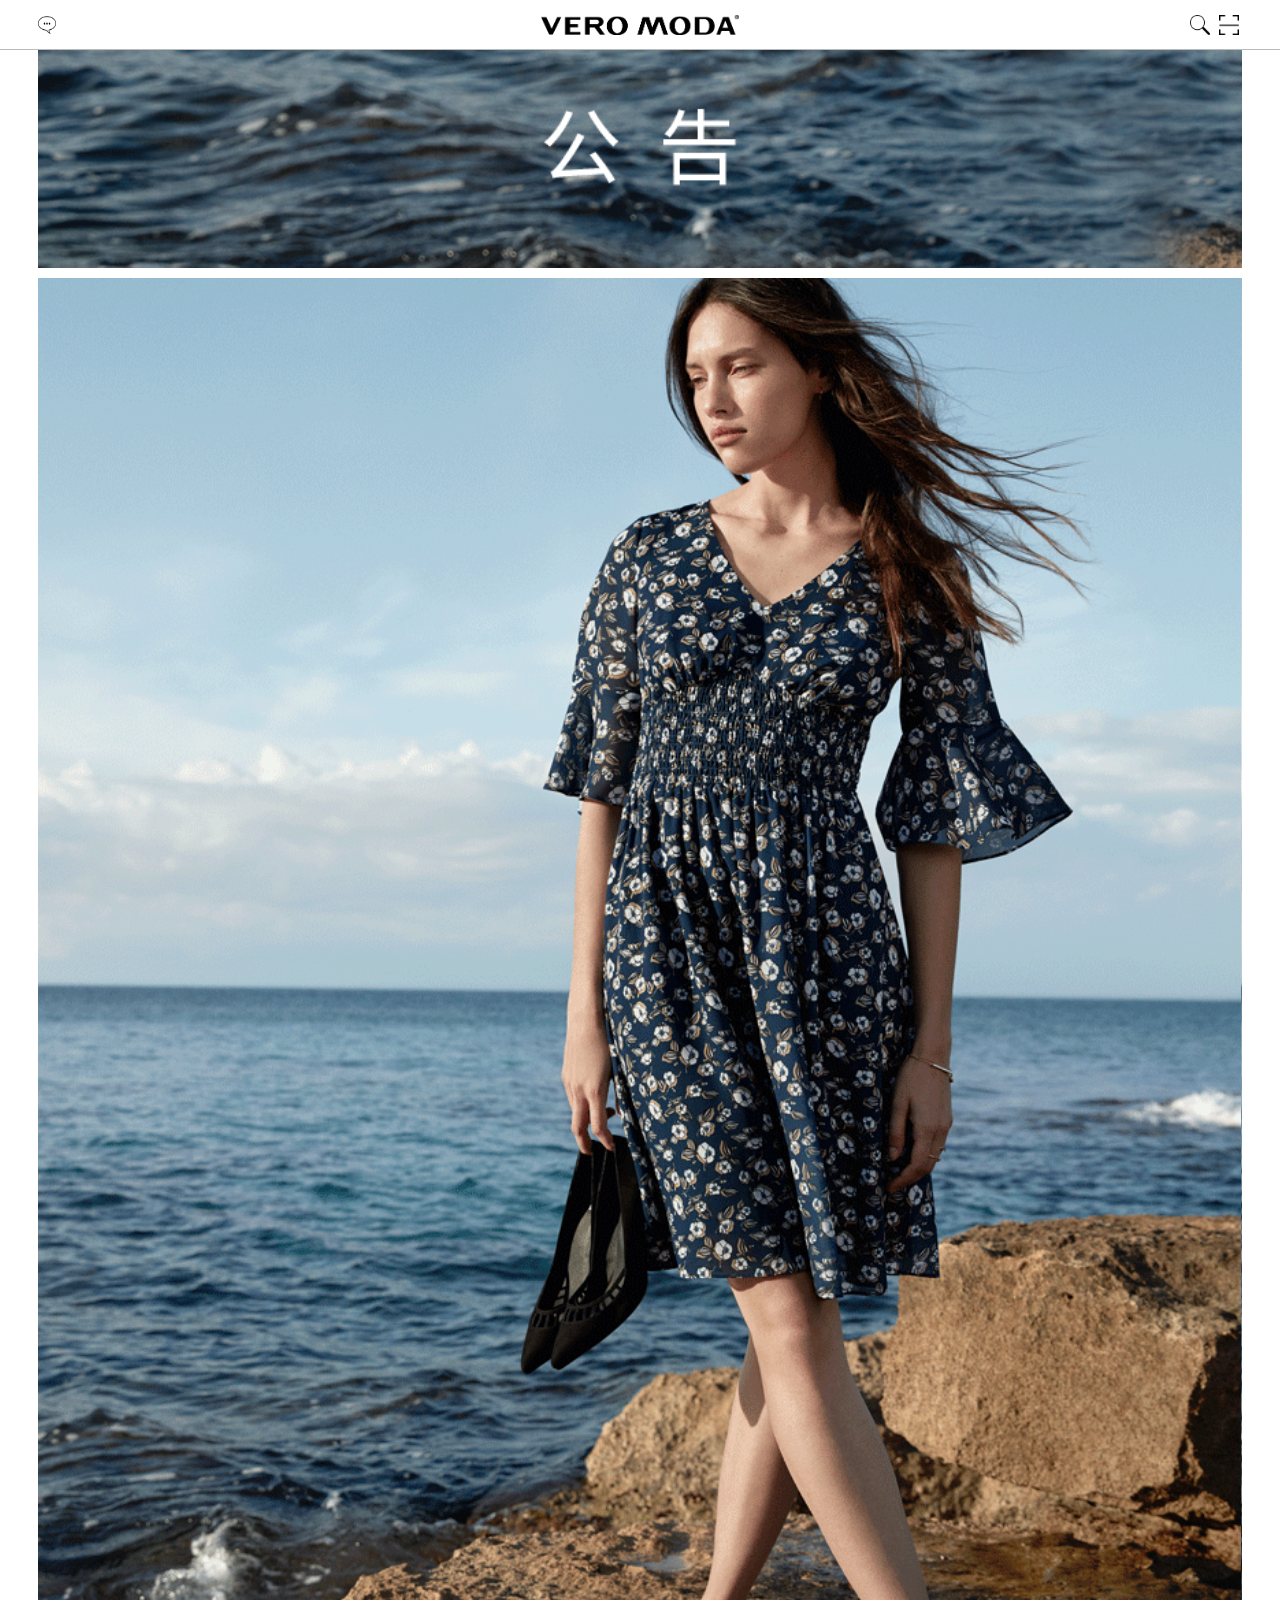
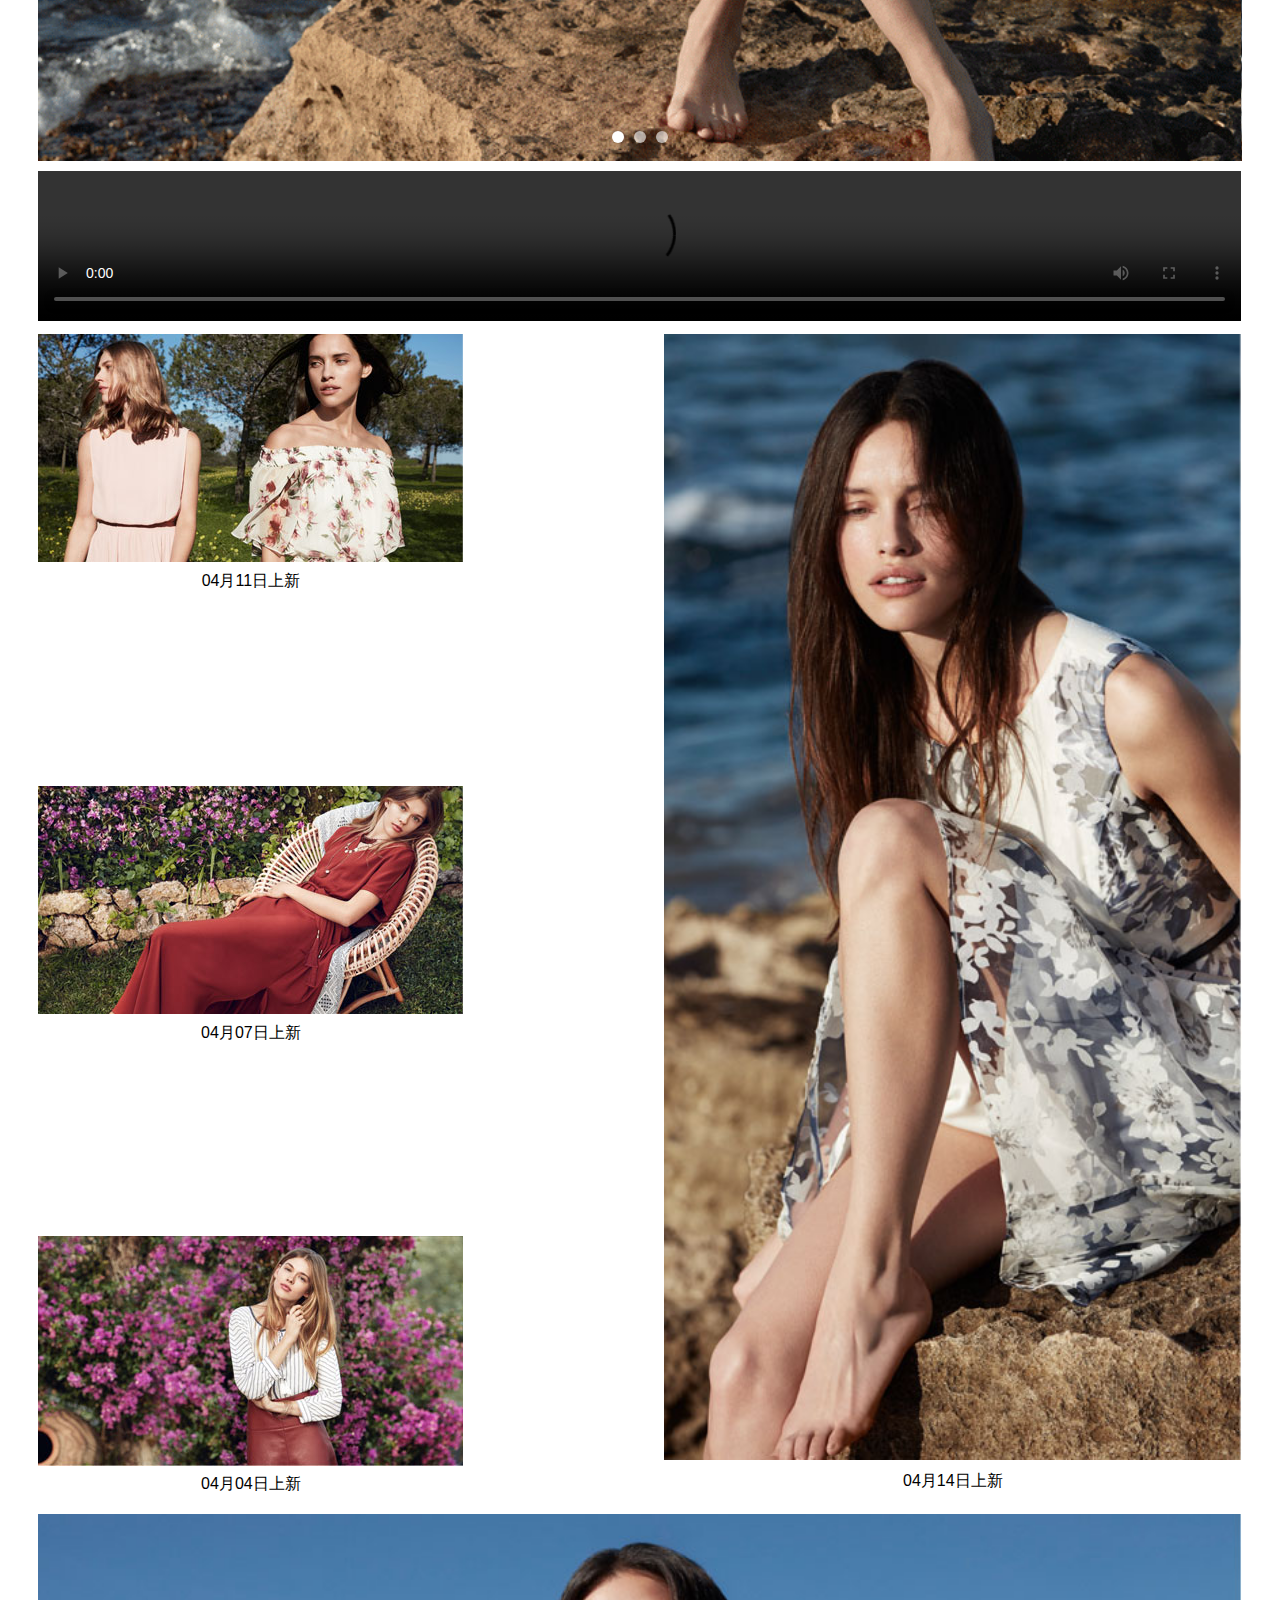
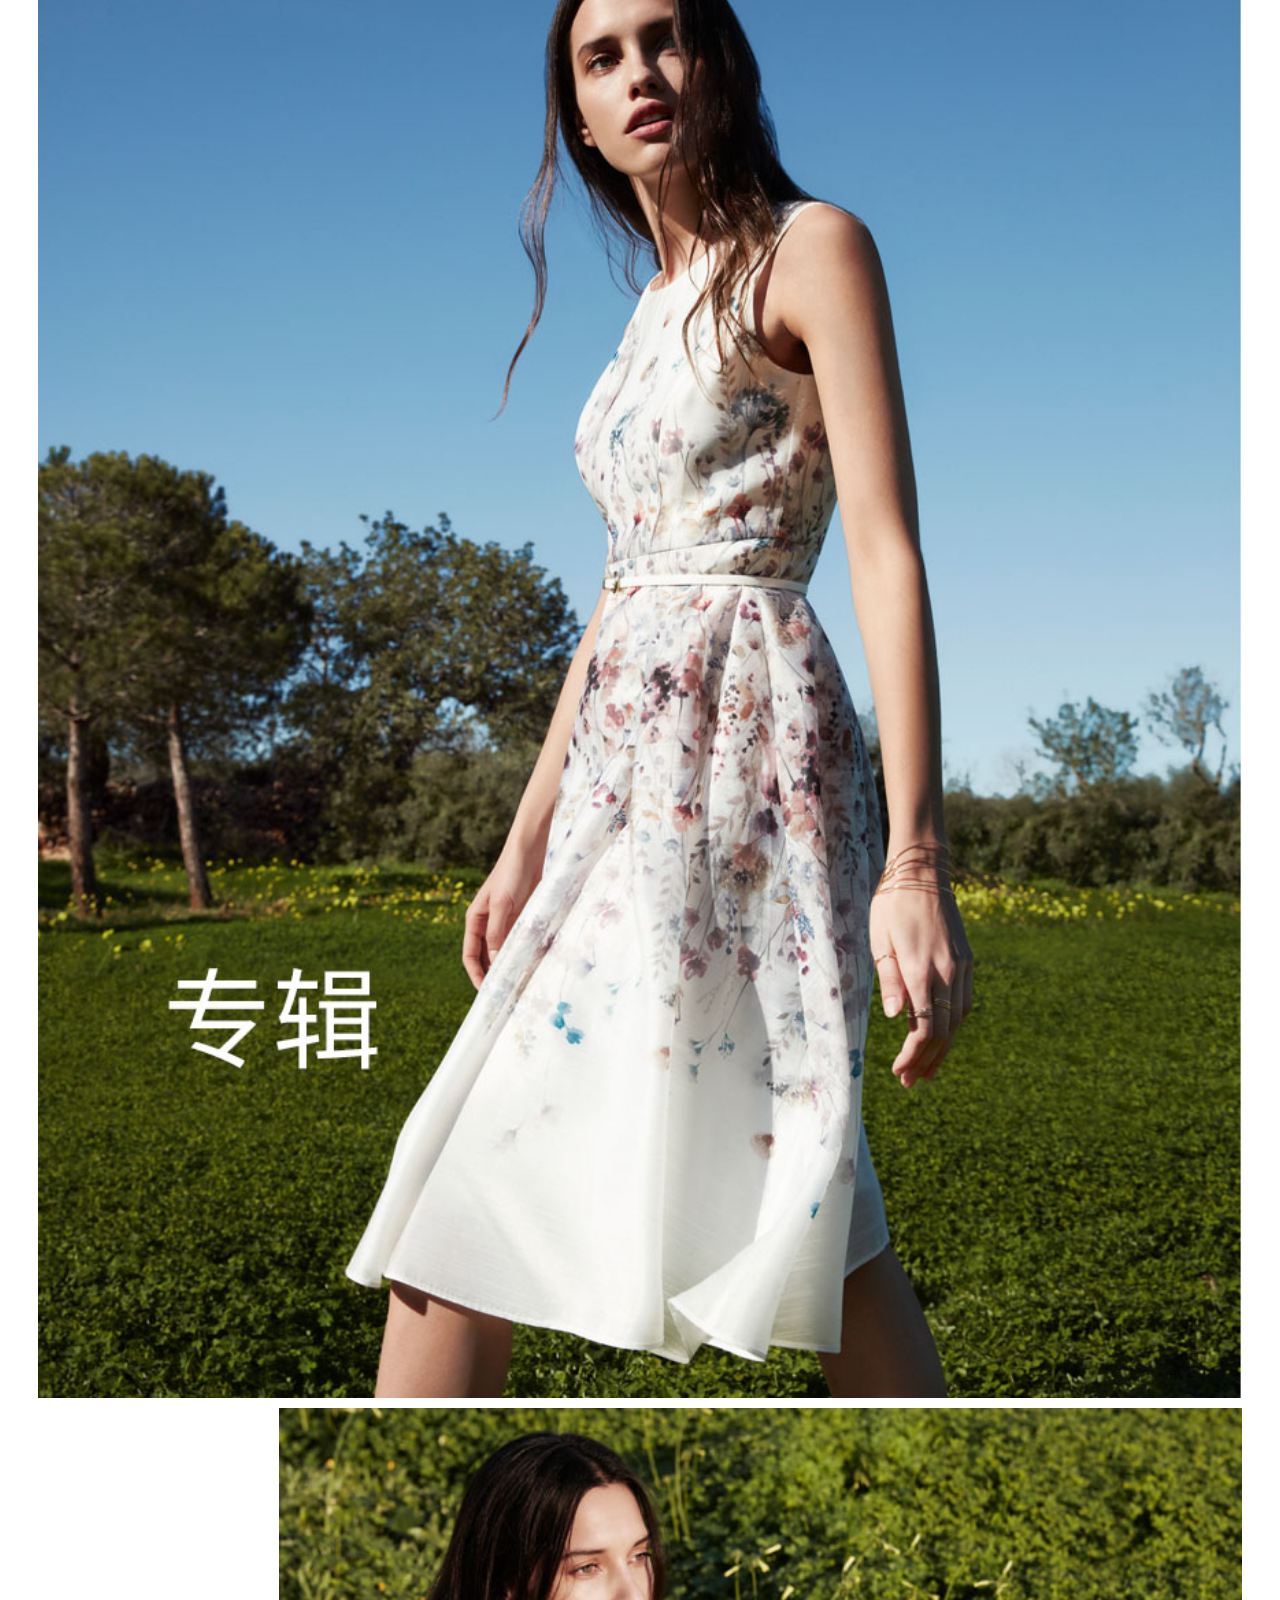
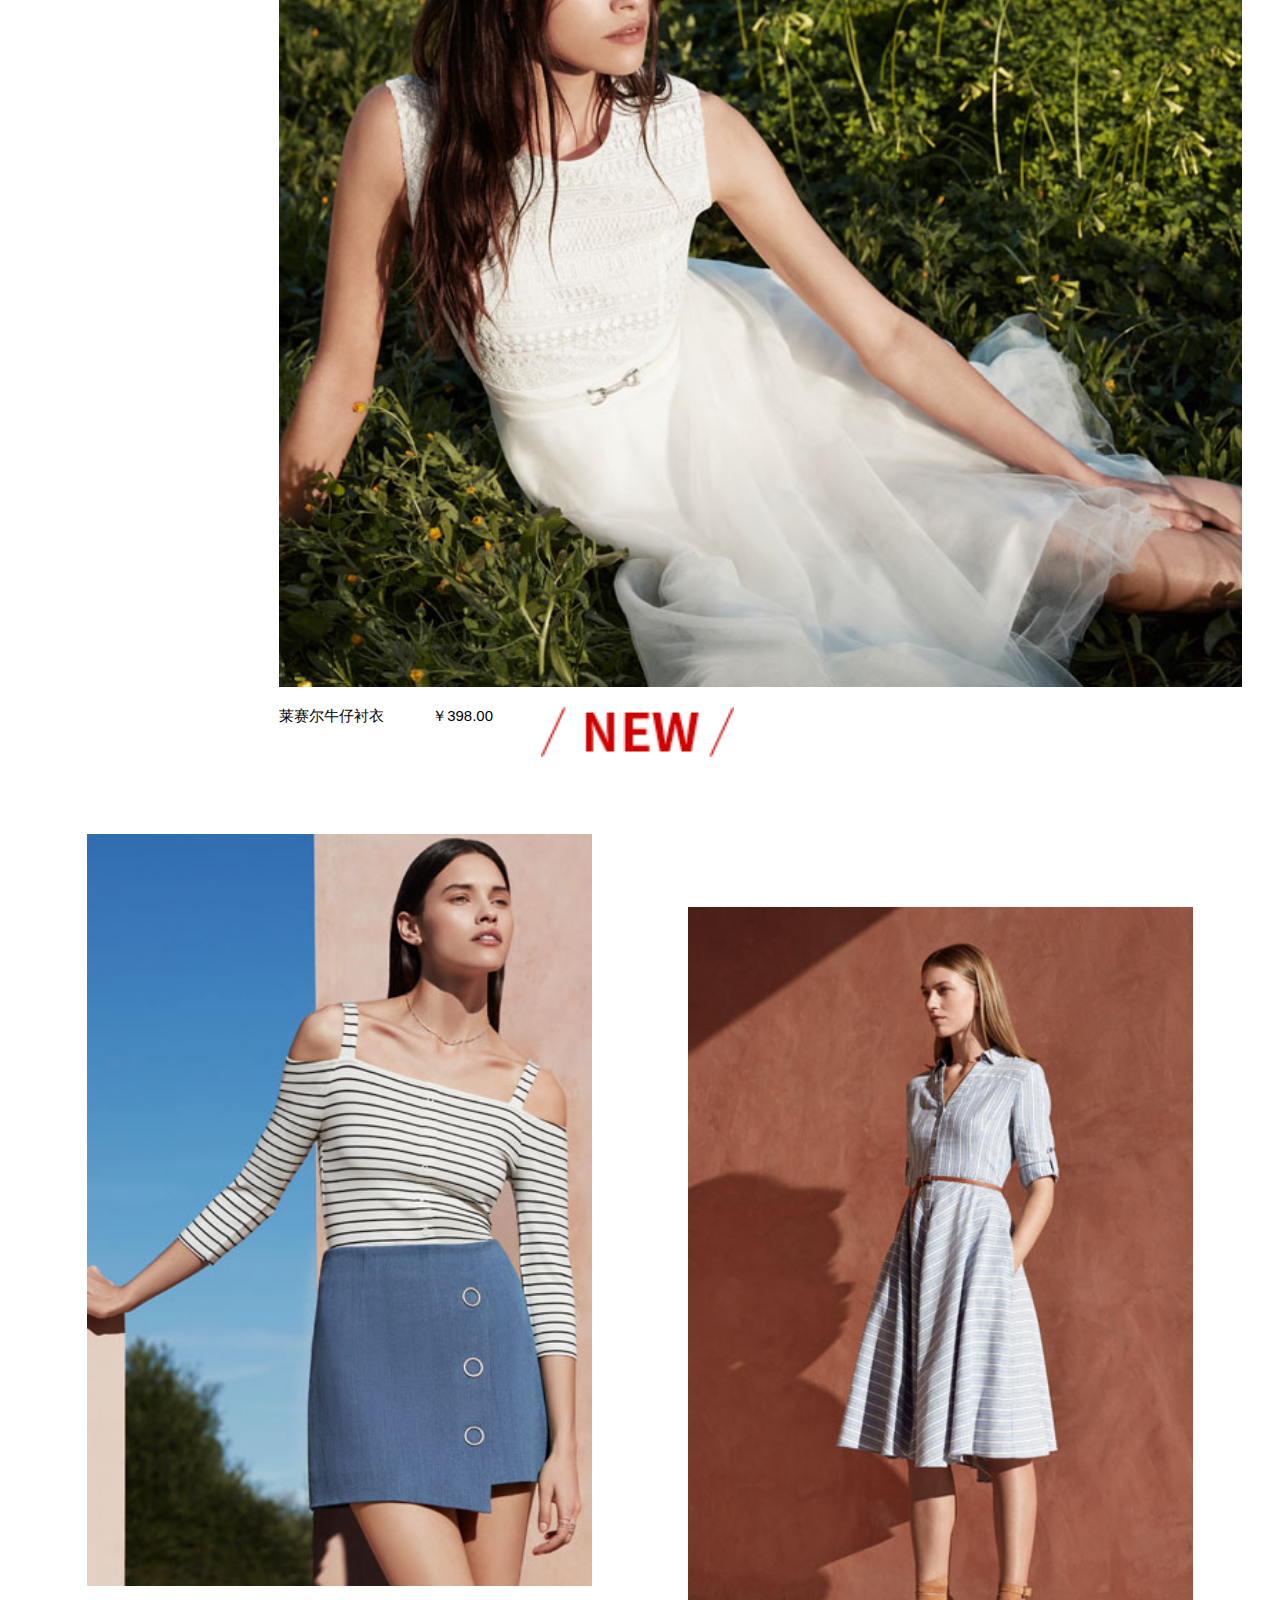
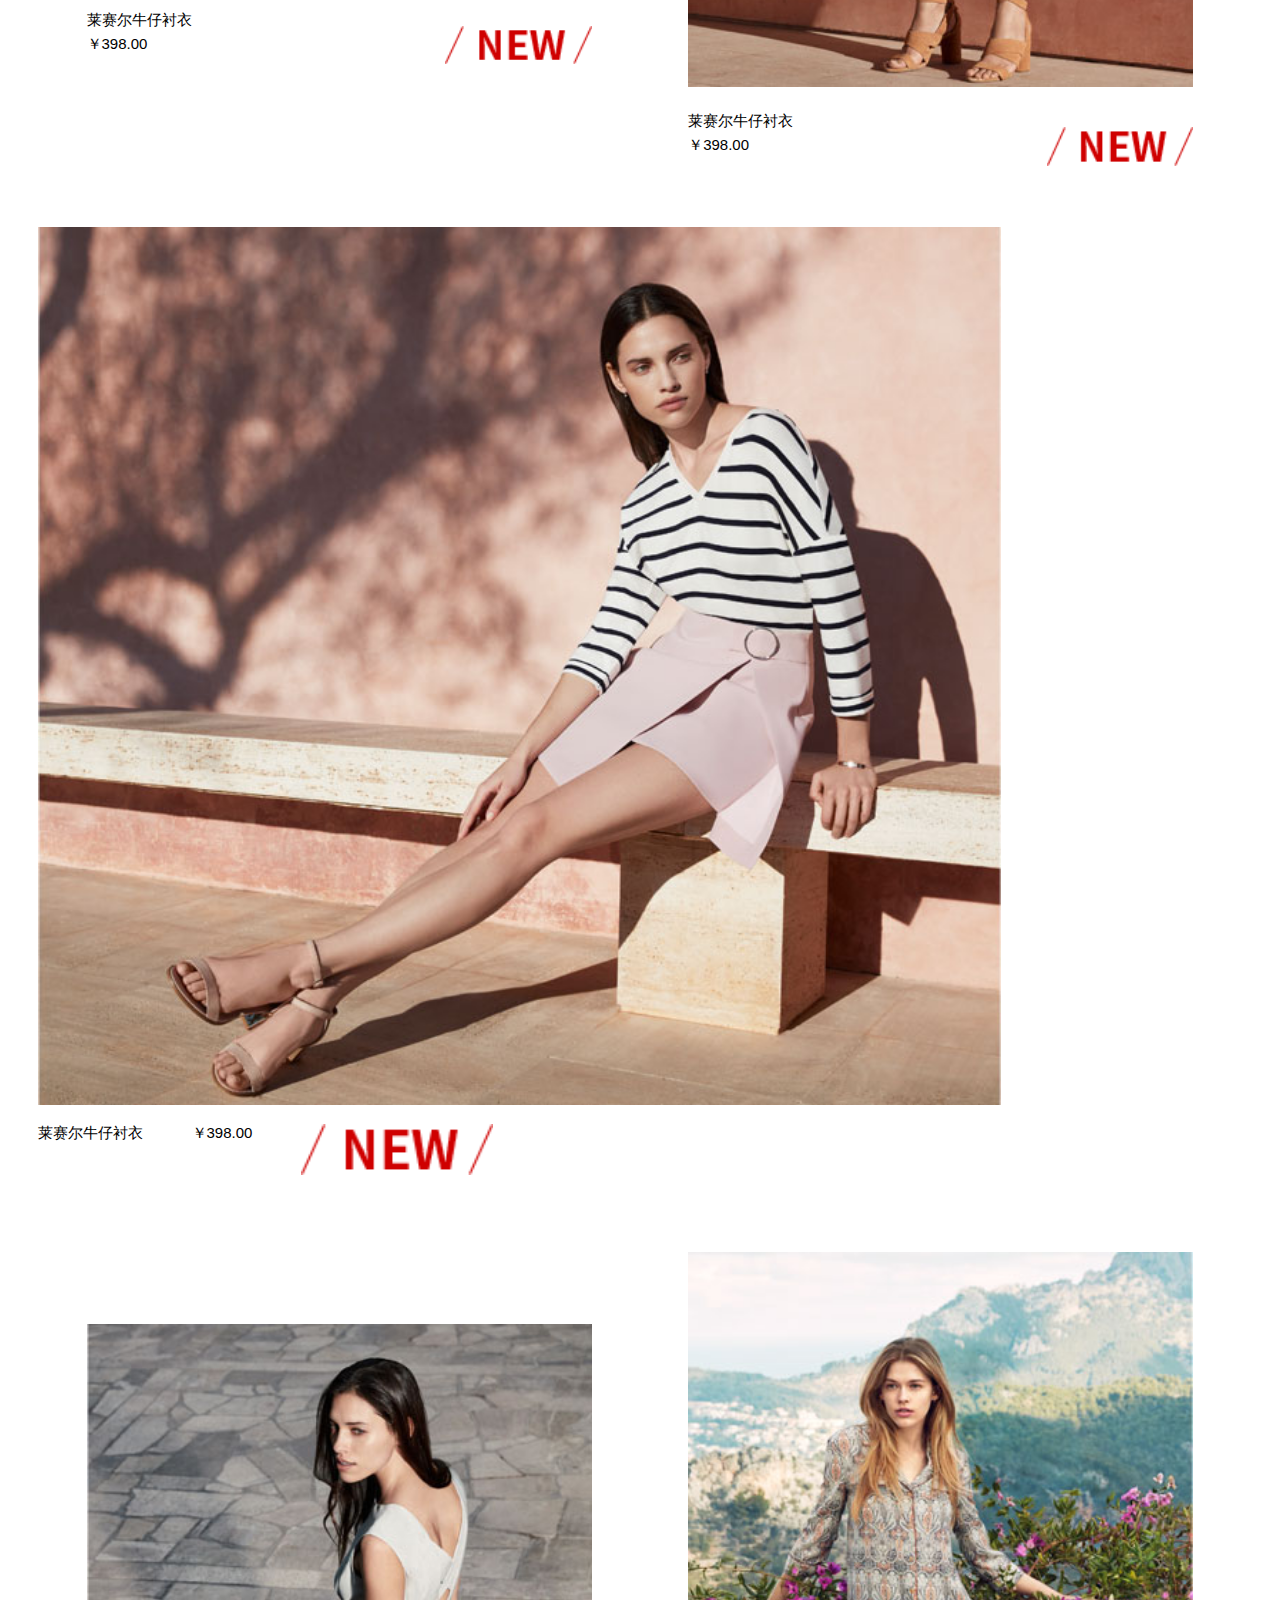
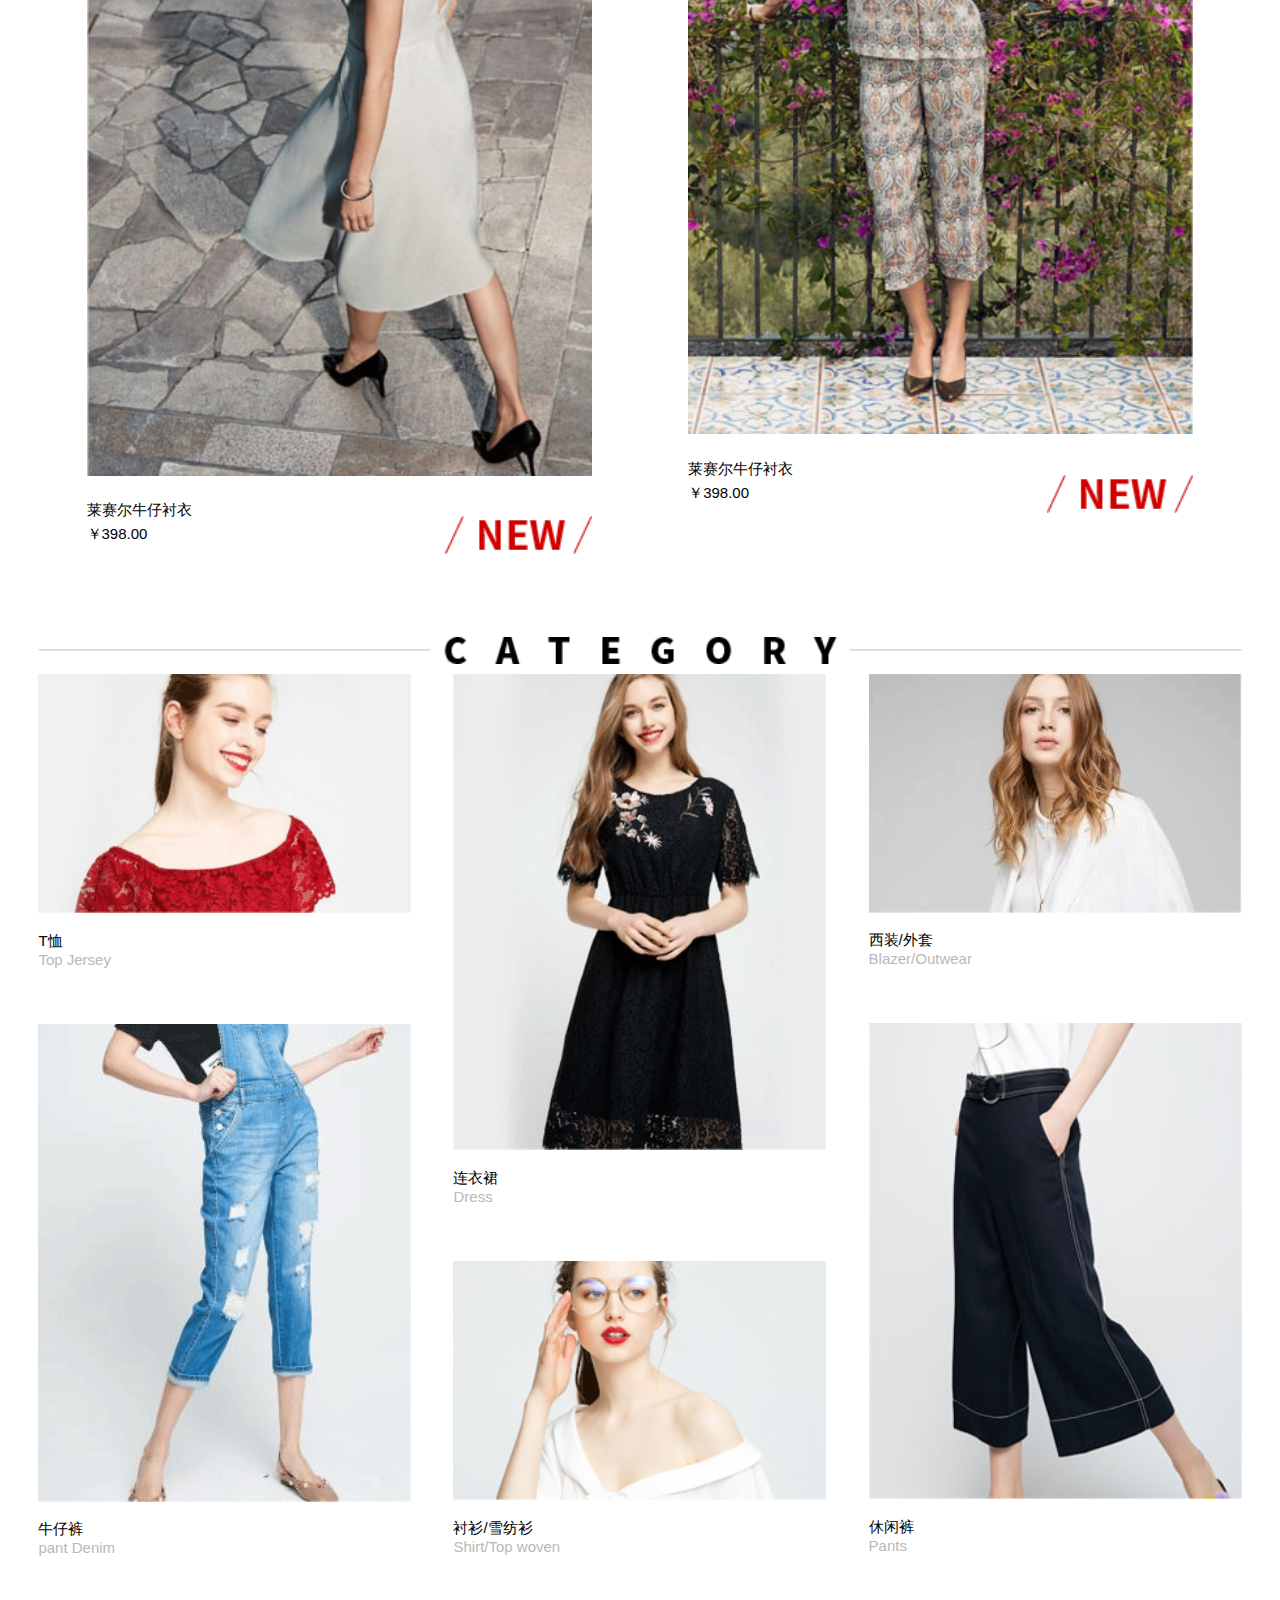
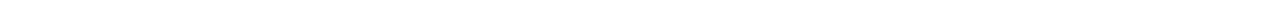
==== home.html @ 35214fc4 "视频" ====
<!DOCTYPE html>
<html lang="en">
<head>
	<meta charset="UTF-8">
	<title>首页</title>

	<meta name="viewport" content="initial-scale=1, maximum-scale=1, user-scalable=no">
	<meta name="format-detection"content="telephone=no, email=no" />
	<meta name="apple-mobile-web-app-capable" content="yes">
	<meta name="apple-mobile-web-app-status-bar-style" content="black">

	<link rel="stylesheet" type="text/css" href="css/common.css">
	 <link rel="stylesheet" href="css/swiper.min.css">
	<link rel="stylesheet" type="text/css" href="css/home.css">
</head>
<body>
	<div class="home_box">

		<header>
			<div class="home_head_info">
				<img src="images/icon-01.png">
			</div>
			<div class="home_head_logo">
				<img src="images/logo.png">
			</div>
			<div class="home_head_sort">
				<img src="images/icon-02.png">
				<img src="images/icon-03.png">
			</div>
		</header>

		<div class="home_main">

			<img src="images/pic1.png" >

			<div class="swiper-container">
				<div class="swiper-wrapper">
					<div class="swiper-slide"><img src="images/pic2.png"></div>
	                <div class="swiper-slide"><img src="images/pic2.png"></div>
	                <div class="swiper-slide"><img src="images/pic2.png"></div>
				</div>
				<div class="swiper-pagination"></div>
			</div>

			<video controls autoplay>
			  <source src="images/VM30m.mp4" type="video/mp4"> 
			</video>
			

			<div class="home_main_one">
				<div class="home_main_oneLt">
					<div class="home_main_oneLt1"><img src="images/pic3.jpg" ><p>04月11日上新</p></div>
					<div class="home_main_oneLt2"><img src="images/pic4.jpg" ><p>04月07日上新</p></div>
					<div class="home_main_oneLt3"><img src="images/pic5.jpg" ><p>04月04日上新</p></div>
				</div>
				<div class="home_main_oneRt">
					<img src="images/pic6.jpg">
					<p>04月14日上新</p>
				</div>
			</div>

			<img src="images/pic7.jpg" >

			<div class="home_main_two">
				<img src="images/pic8.jpg" >
				<p><span>莱赛尔牛仔衬衣</span><span>￥398.00</span><img src="images/new.png" ></p>
			</div>

			<div class="home_main_three">
				<div class="home_main_threeLt">
					<img src="images/pic9.jpg" >
					<p><span>莱赛尔牛仔衬衣</span><img src="images/new.png" ></p>
					<b>￥398.00</b>
				</div>
				<div class="home_main_threeRt">
					<img src="images/pic10.jpg" >
					<p><span>莱赛尔牛仔衬衣</span><img src="images/new.png" ></p>
					<b>￥398.00</b>
				</div>
			</div>
			
			<div class="home_main_four">
				<img src="images/pic11.jpg" >
				<p><span>莱赛尔牛仔衬衣</span><span>￥398.00</span><img src="images/new.png" ></p>
			</div>

			<div class="home_main_five">
				<div class="home_main_fiveLt">
					<img src="images/pic12.jpg" >
					<p><span>莱赛尔牛仔衬衣</span><img src="images/new.png" ></p>
					<b>￥398.00</b>
				</div>
				<div class="home_main_fiveRt">
					<img src="images/pic13.jpg" >
					<p><span>莱赛尔牛仔衬衣</span><img src="images/new.png" ></p>
					<b>￥398.00</b>
				</div>
			</div>

			<img src="images/title.png">

			<div class="home_main_six">
				<div class="home_main_sixLt">
					<div>
						<img src="images/pic14.jpg">
						<p>T恤</p>
						<b>Top Jersey</b>
					</div>
					<div>
						<img src="images/pic17.jpg">
						<p>牛仔裤</p>
						<b>pant Denim</b>
					</div>
				</div>
				<div class="home_main_sixCt">
					<div>
						<img src="images/pic15.jpg">
						<p>连衣裙</p>
						<b>Dress</b>
					</div>
					<div>
						<img src="images/pic18.jpg">
						<p>衬衫/雪纺衫</p>
						<b>Shirt/Top woven</b>
					</div>
				</div>
				<div class="home_main_sixRt">
					<div>
						<img src="images/pic16.jpg">
						<p>西装/外套</p>
						<b>Blazer/Outwear</b>
					</div>
					<div>
						<img src="images/pic19.jpg">
						<p>休闲裤</p>
						<b>Pants</b>
					</div>
				</div>
			</div>

		</div>
	</div>	
</body>
<script type="text/javascript" src="js/jquery-1.9.1.min.js"></script>
<script src="js/swiper.jquery.min.js"></script>
<script type="text/javascript" src="js/home.js"></script>
<script type="text/javascript">
				$(function(){

					$("video")[0].play();

				})

			</script>
</html>
---- css/common.css ----
@charset "utf-8";
/* CSS Document */
body,p,ul,ol,dl,dt,dd,h1,h2,h3,h4,h5,h6,form,input,select,button,textarea,table,th,td{margin:0;padding:0;list-style: none;font-family:arial,"微软雅黑";}
em{font-style: normal;}
body,input,select,button,textarea{font-size:12px;font-family:arial,"微软雅黑",sans-serif;color: #000;}
input,textarea{outline:none;}
a,a:focus{text-decoration: none;outline:none !important;}
img,a img{border: 0;vertical-align: top;}
.clearfix:after{display: block;clear: both;height: 0;visibility: hidden;font-size: 0;line-height: 0;content: "";}
.clearfix{zoom:1;}
a,button,input,textarea {-webkit-tap-highlight-color: rgba(0,0,0,0); -webkit-appearance: none;border-radius: 0;}
input[type=button]{cursor: pointer; -webkit-appearance: none; }
body{background: #f5f5f5;}
---- css/home.css ----
.home_box{
	width:100%;
	height:auto;
	background: #fff;
}
/* === header === */
.home_box header{
    width:100%;
    height:49px;
    background: #fff;
    text-align: center;
    border-bottom:1px solid #BABABA;
    position: fixed;
    top:0;
    z-index: 10;
}
.home_head_info{
    position: absolute;
    left:3%;
    top:16px;
}
.home_head_info img{
    width:18px;
    height:18px;
}
.home_head_logo img{
    /* width:232px;
    height:24px; */
    width:198px;
    height:20px;
    margin-top:15px;
}
.home_head_sort{
    position: absolute;
    right:3%;
    top:15px;
    width:60px;
}
.home_head_sort img{
    width:20px;
    height:20px;
    margin-left: 6px;
}
/* ===home_main=== */
.home_main{
	width: 94%;
	padding: 0 3%;
	background: #fff;
	margin-top: 50px;
}
.home_main img{
	width: 100%;
}


.swiper-container{
	margin:10px 0;
}


.home_main video{
	width:100%;
	margin-bottom: 10px;
}


.home_main_one{
	margin-bottom: 10px;
	display: flex;
	flex-direction: row;
	justify-content: space-between;
}
.home_main_one>div{
	width: 48%;
}
.home_main_oneLt{
	position: relative;
}
.home_main_oneLt1{
	position: absolute;
	top:0;
	left: 0
}
.home_main_oneLt2{
	display: inline-table;
	position: absolute;
	top:0;
	left: 0;
	bottom:0;
	right: 0;
	margin: auto 0;
}
.home_main_oneLt3{
	position: absolute;
	bottom:0;
	left: 0
}
.home_main_one p{
	font-size: 16px;
	text-align: center;
	padding: 2%;
}




.home_main_two{
	padding-left: 20%;
	width: 80%;
	margin-top:10px;
}
.home_main_two p{
	font-size: 15px;
	padding: 2% 0;
}
.home_main_two p span{
	margin-right: 5%;
}
.home_main_two p img{
	width: 20%;
}





.home_main_three{
	width: 100%;
	height: auto;
	margin-top:10px;
	display: inline-block;
}
.home_main_threeLt{
	float: left;
	width: 42%;
	padding: 4%;
	margin-bottom: 6%;
}
.home_main_threeRt{
	float: right;
	width: 42%;
	padding: 4%;
	margin-top: 6%;
}
.home_main_three p{
	font-size: 15px;
	padding: 5% 0 1% 0;
}
.home_main_three p img{
	width: 29%;
	padding-top: 3%;
	float: right;
}
.home_main_three b{
	font-size: 15px;
	font-weight: normal;
}






.home_main_four{
	padding-right: 20%;
	width: 80%;
	margin-top:10px;
}
.home_main_four p{
	font-size: 15px;
	padding: 2% 0;
}
.home_main_four p span{
	margin-right: 5%;
}
.home_main_four p img{
	width: 20%;
}







.home_main_five{
	width: 100%;
	height: auto;
	margin-top:10px;
	display: inline-block;
}
.home_main_fiveLt{
	float: left;
	width: 42%;
	padding: 4%;
	margin-top: 6%;
}
.home_main_fiveRt{
	float: right;
	width: 42%;
	padding: 4%;
	margin-bottom: 6%;
}
.home_main_five p{
	font-size: 15px;
	padding: 5% 0 1% 0;
}
.home_main_five p img{
	width: 29%;
	padding-top: 3%;
	float: right;
}
.home_main_five b{
	font-size: 15px;
	font-weight: normal;
}






.home_main_six{
	margin-top: 10px;
	display: flex;
	flex-direction: row;
	justify-content: space-between;
}
.home_main_six>div{
	width: 31%;
}
.home_main_sixLt{
	position: relative;
}
.home_main_sixLt1{
	position: absolute;
	top:0;
	left: 0
}
.home_main_six p{
	font-size: 15px;
	padding: 5% 0 0% 0;
}
.home_main_six b{
	font-weight: normal;
	font-size: 15px;
	color: #b8b8b8;
	padding: 0% 0 15% 0;
	display: inline-block;
}
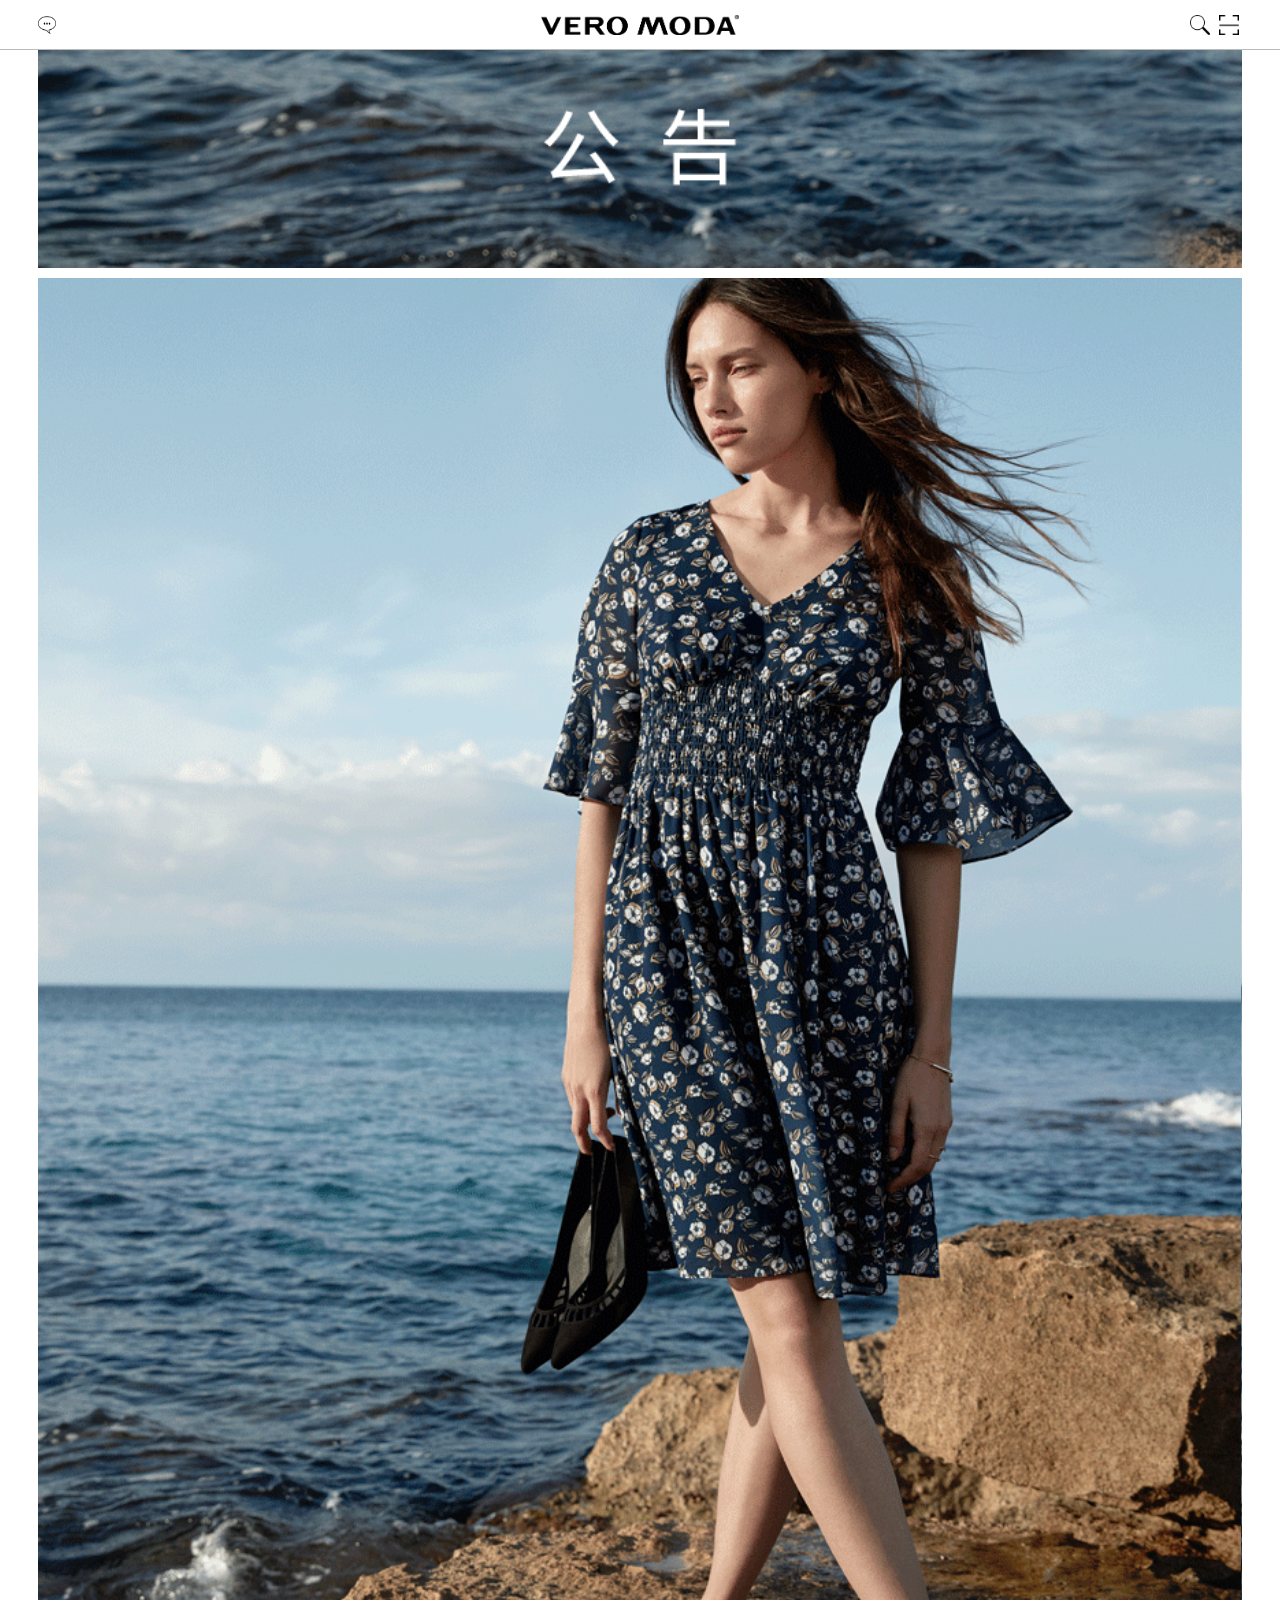
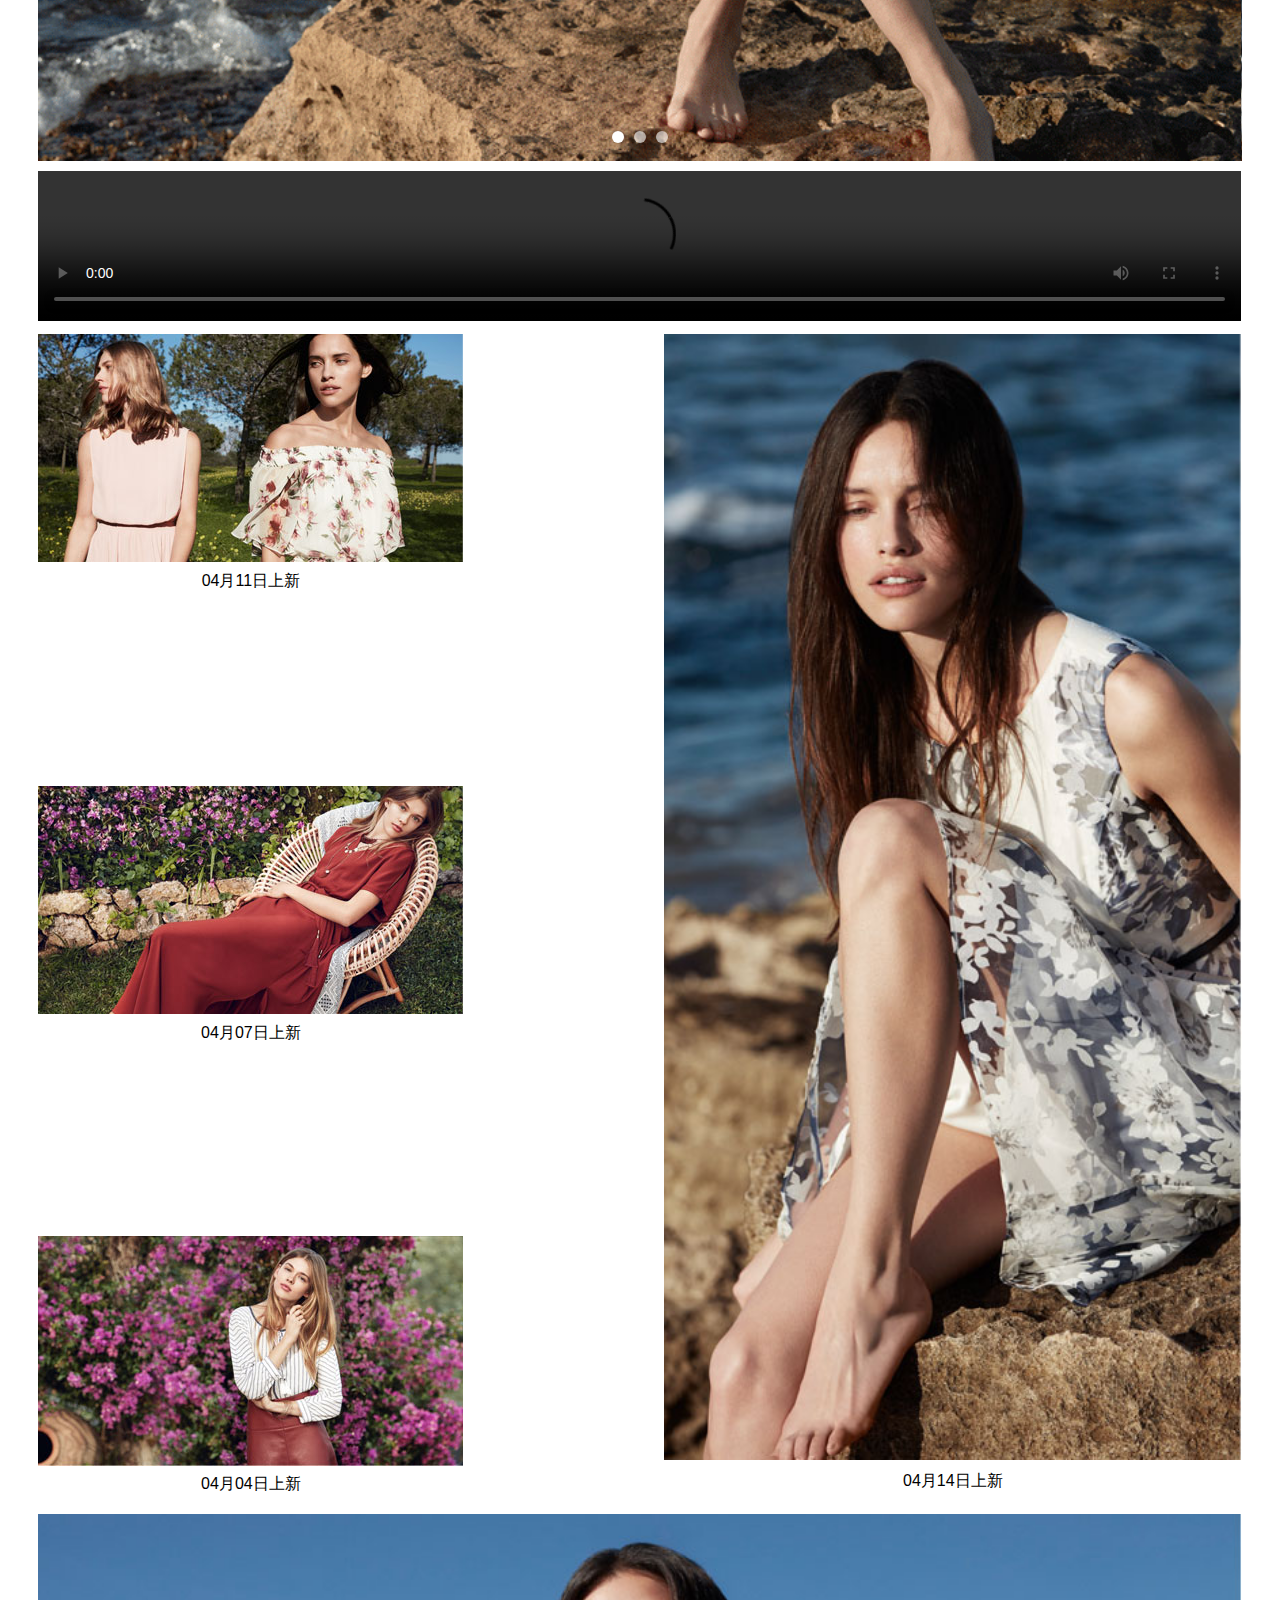
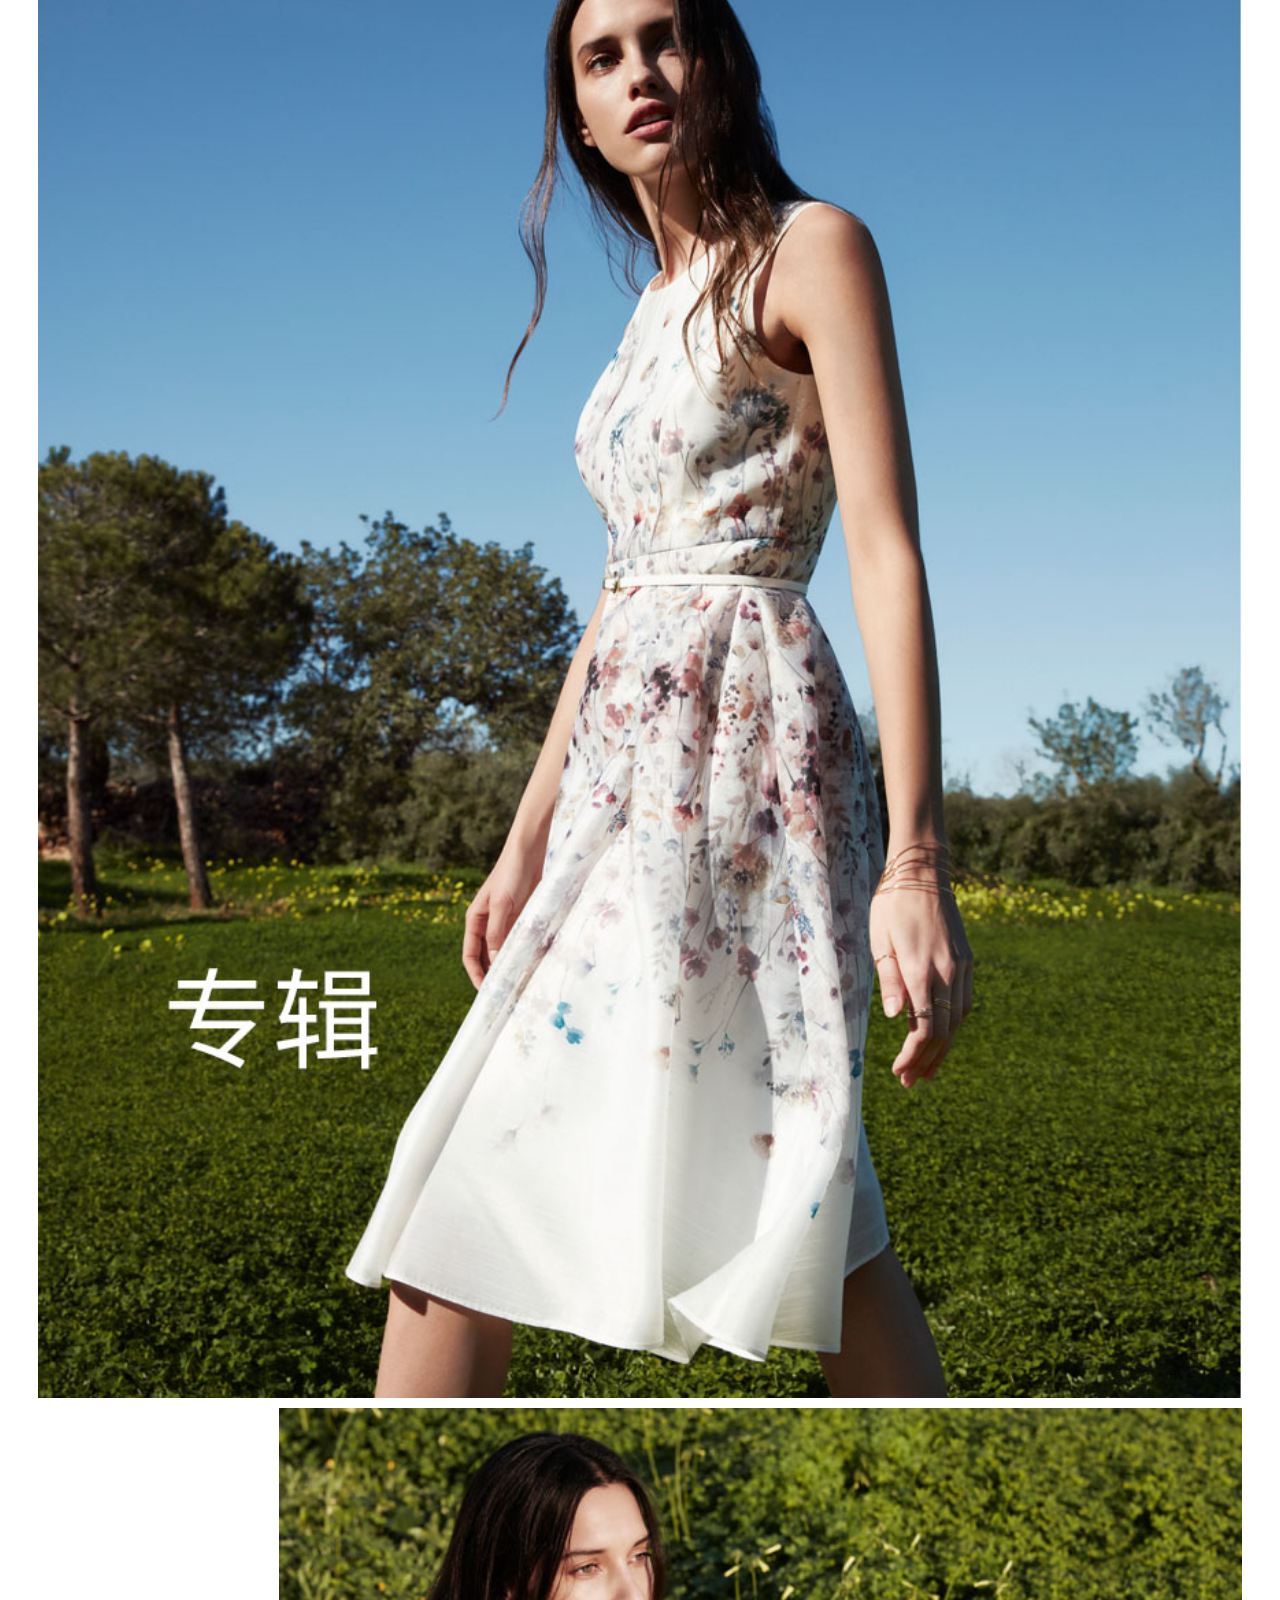
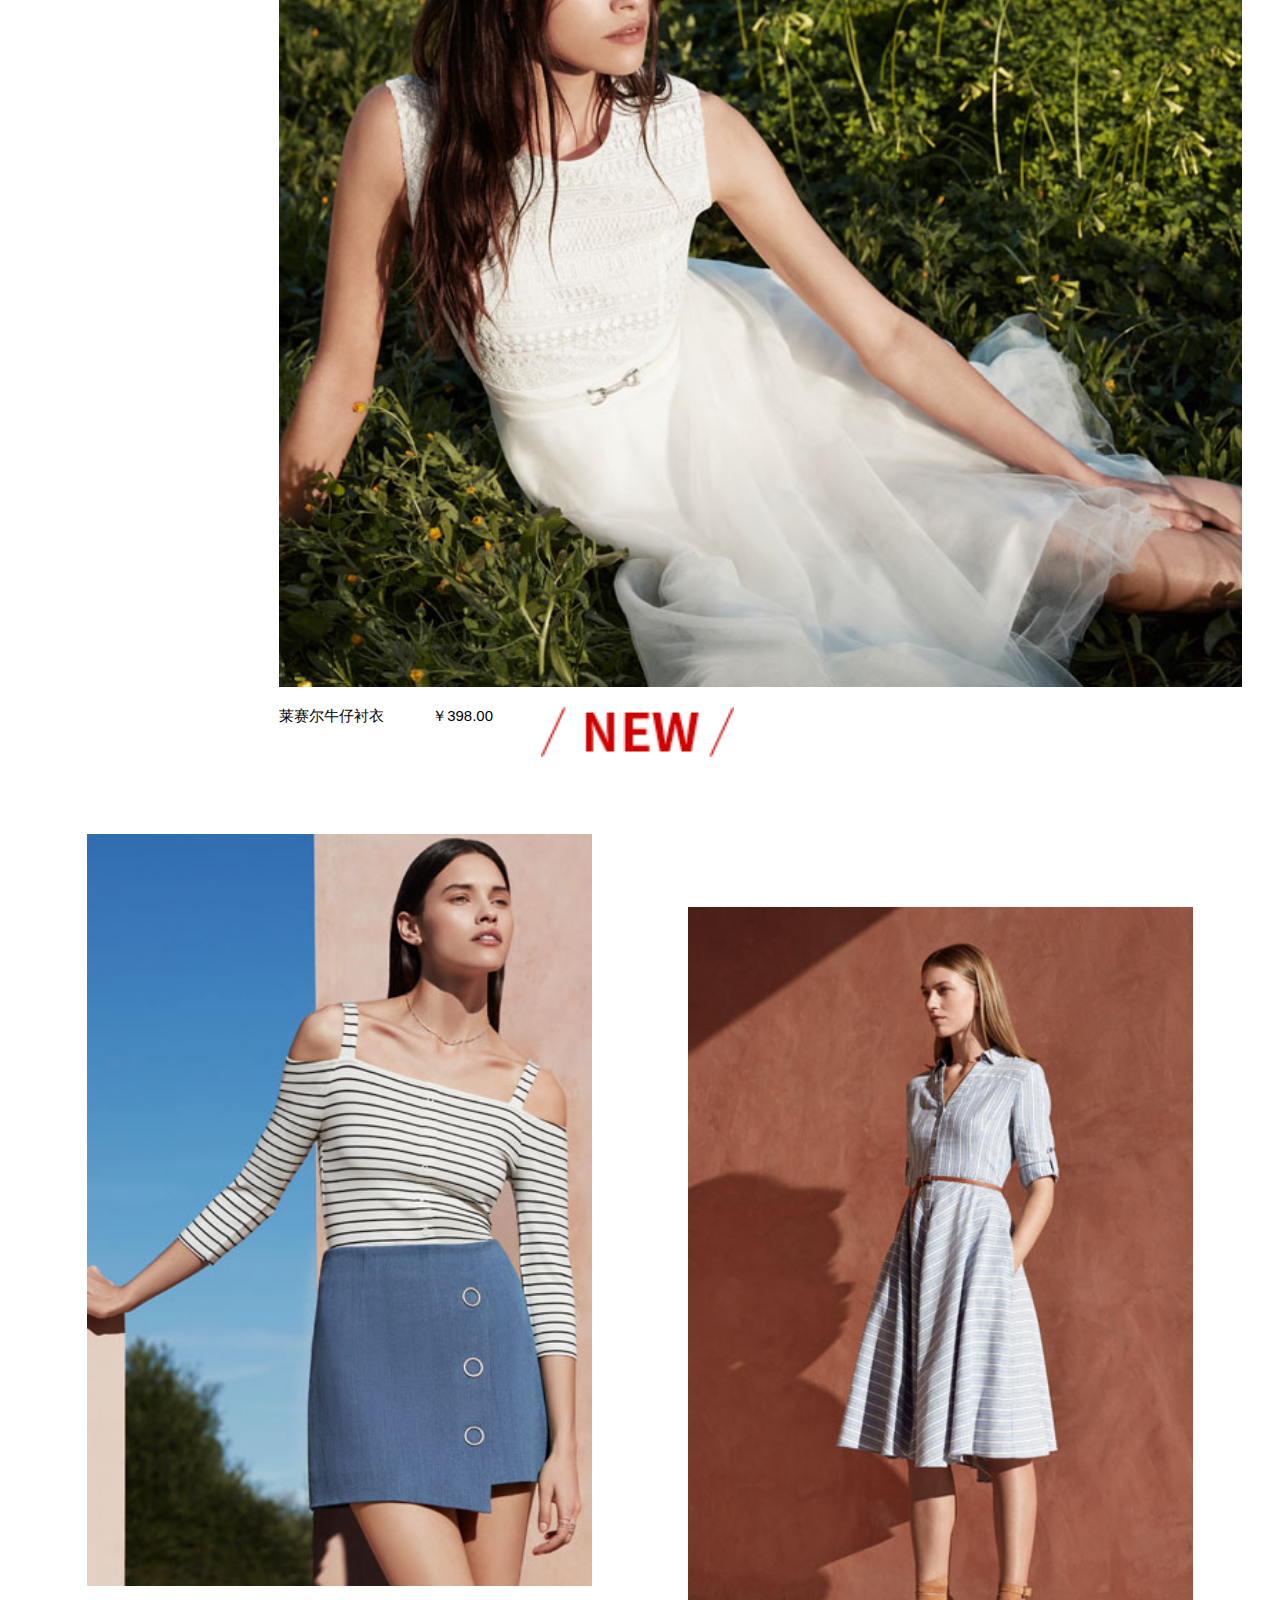
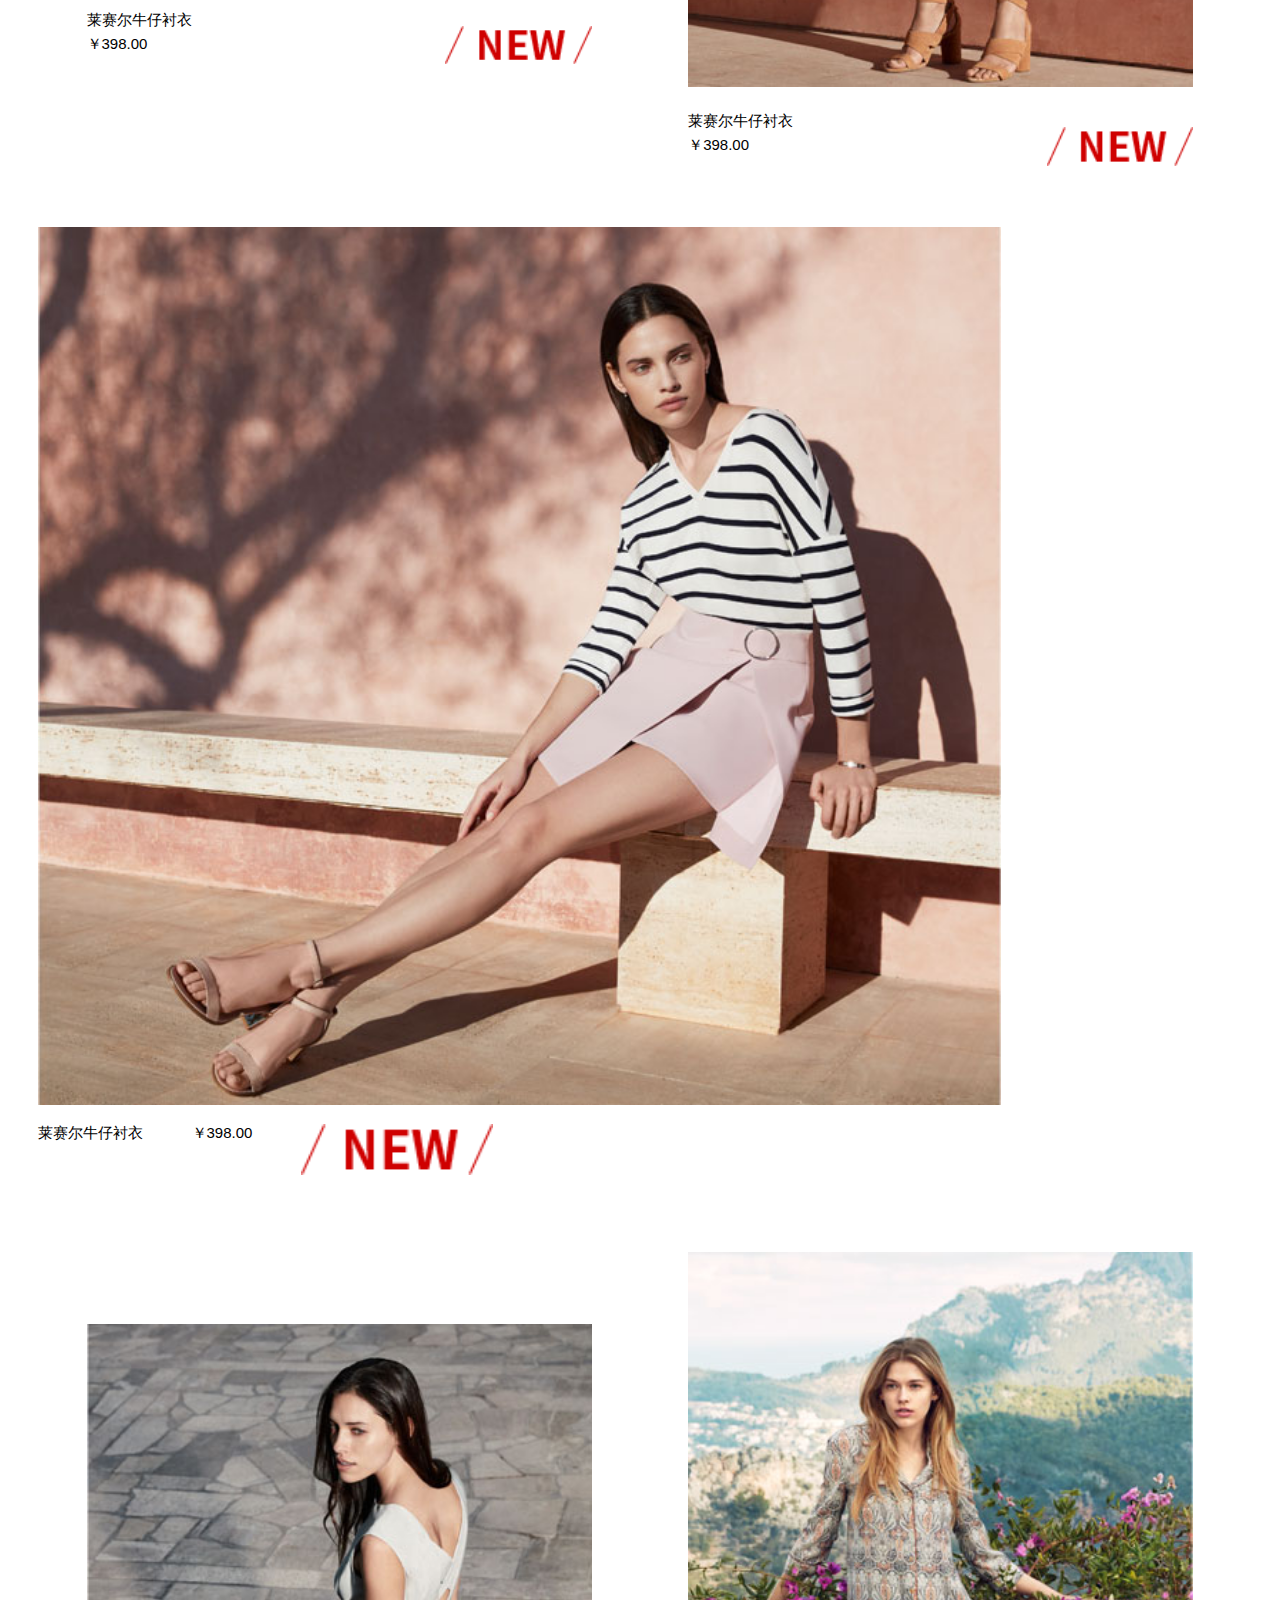
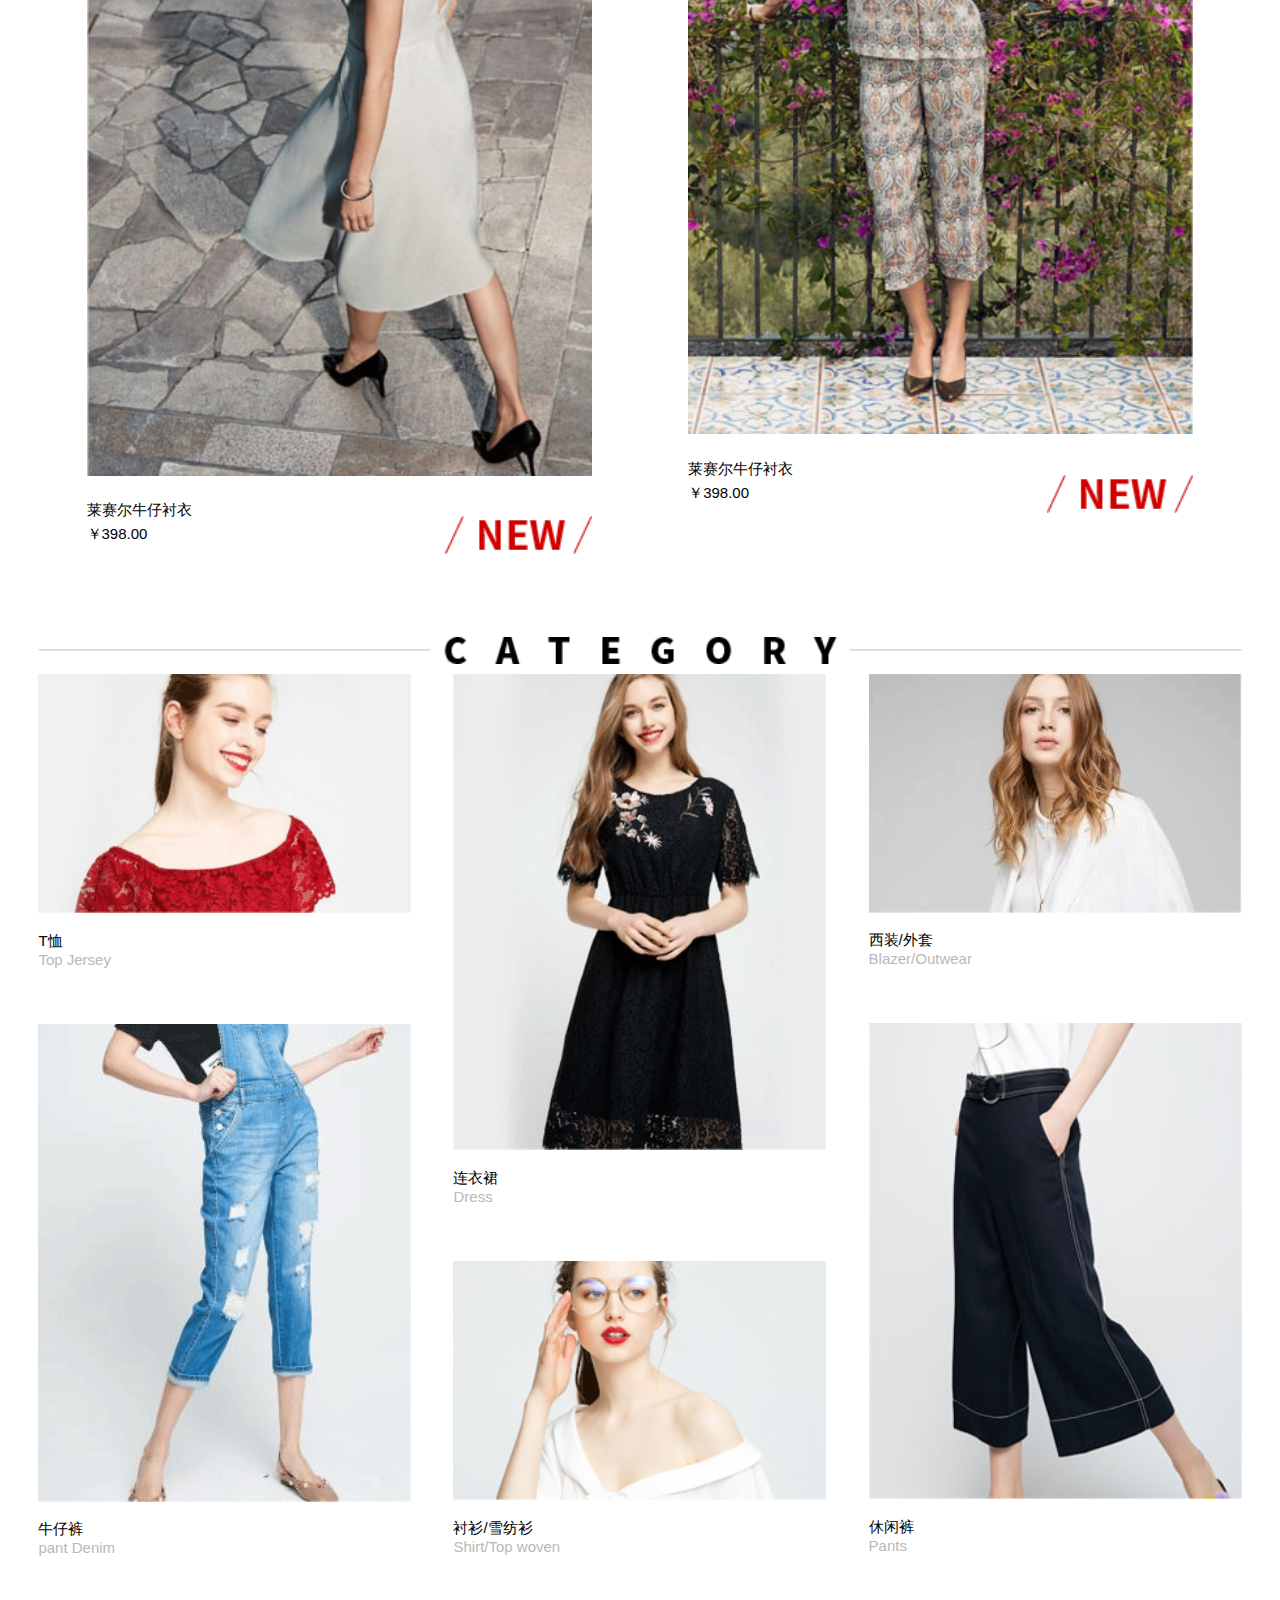
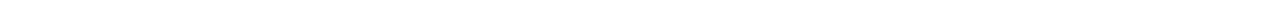
==== commit e8e30983: "视频" ====
--- a/home.html
+++ b/home.html
@@ -43,7 +43,7 @@
 			</div>
 
 			<video controls autoplay>
-			  <source src="images/VM30m.mp4" type="video/mp4"> 
+			  <source src="http://bsv-space.file.alimmdn.com/h5/VM30m.mp4?t=1493793979645" type="video/mp4"> 
 			</video>
 			
 
